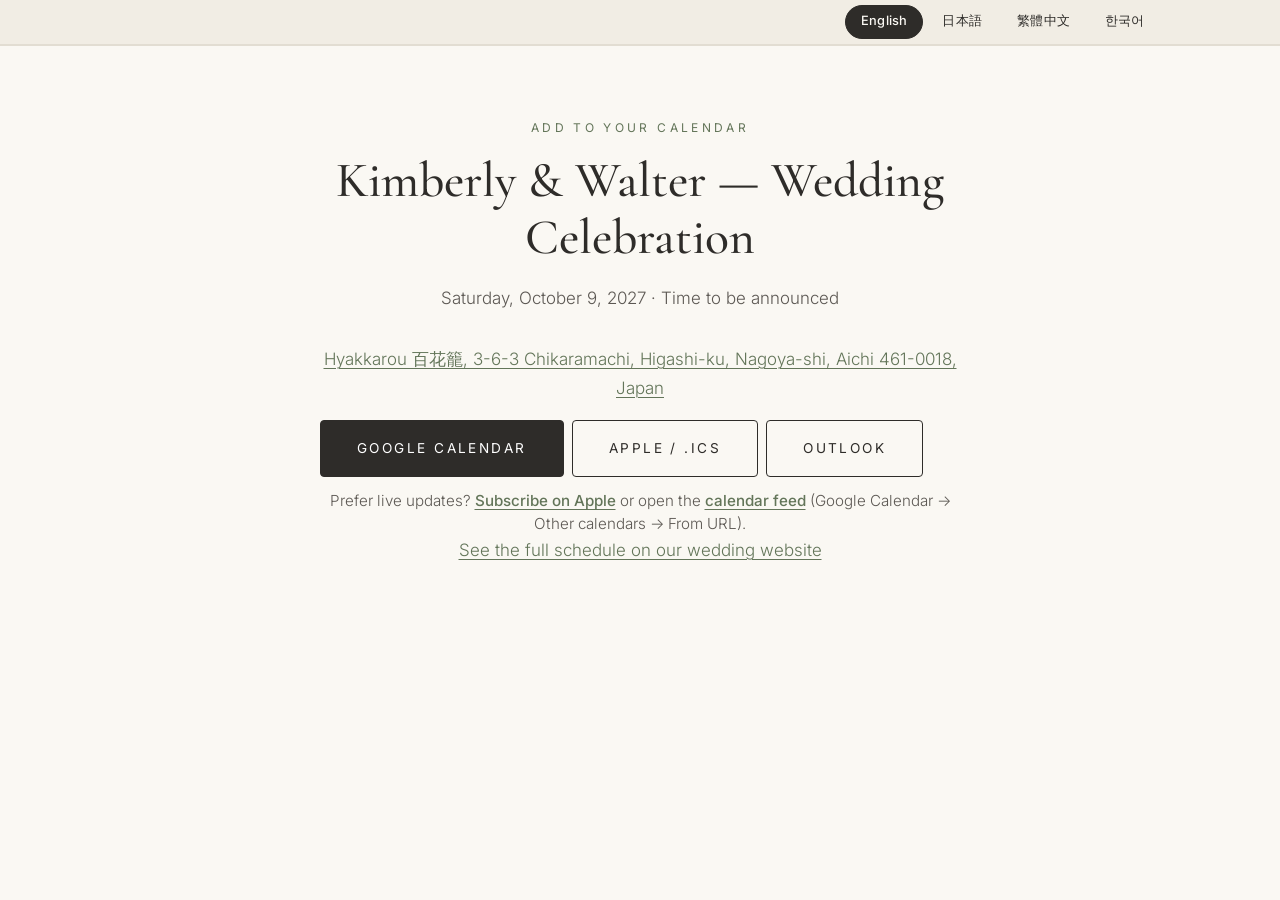
==== calendar.html @ 712d4191 "Add RSVP deadline, edit-reply, calendar page for emails, and guest privacy fixes. Synced from walter" ====
<!DOCTYPE html>
<html lang="en">
<head>
  <meta charset="UTF-8">
  <meta name="viewport" content="width=device-width, initial-scale=1.0">
  <meta name="robots" content="noindex">
  <title>Add to your calendar — Kimberly &amp; Walter</title>
  <link rel="preconnect" href="https://fonts.googleapis.com">
  <link rel="preconnect" href="https://fonts.gstatic.com" crossorigin>
  <link href="https://fonts.googleapis.com/css2?family=Cormorant+Garamond:ital,wght@0,400;0,500;0,600;1,400&family=Inter:wght@300;400;500&family=Noto+Serif+JP:wght@400;500&family=Noto+Serif+TC:wght@400;500&family=Noto+Serif+KR:wght@400;500&display=swap" rel="stylesheet">
  <script>
    /* Fresh CSS/JS on every visit so event edits show up right away. */
    window.__assetV = Date.now();
    document.write('<link rel="stylesheet" href="styles.css?v=' + window.__assetV + '">');
    /* ?lang=ja from the email becomes the remembered site language. */
    try {
      var emailLang = new URLSearchParams(location.search).get("lang");
      if (/^(en|ja|zh|ko)$/.test(emailLang || "")) localStorage.setItem("kw-wedding-lang", emailLang);
    } catch (e) { /* private mode etc. */ }
  </script>
</head>
<!--
  Linked from the RSVP confirmation email: calendar.html?e=wedding&lang=ja
  (e = wedding | dinner | brunch). Everything shown here, and every
  calendar link, is built from calendar-events.js when the guest opens
  the page — so the email never carries stale details.
  No invitation gate here on purpose: guests arrive from their inbox.
-->
<body data-i18n-title="cal.metaTitle">

  <header class="site-header">
    <div class="lang-bar" role="group" aria-label="Language" data-i18n-aria-label="lang.label">
      <div class="lang-bar__inner">
        <button type="button" class="lang-bar__btn" data-lang="en" lang="en" aria-pressed="true">English</button>
        <button type="button" class="lang-bar__btn" data-lang="ja" lang="ja" aria-pressed="false">日本語</button>
        <button type="button" class="lang-bar__btn" data-lang="zh" lang="zh-Hant" aria-pressed="false">繁體中文</button>
        <button type="button" class="lang-bar__btn" data-lang="ko" lang="ko" aria-pressed="false">한국어</button>
      </div>
    </div>
  </header>

  <main id="main">
    <section class="section">
      <div class="container container--narrow">
        <p class="eyebrow" data-i18n="cal.eyebrow">Add to your calendar</p>
        <h1 class="section__title" id="cal-title">Kimberly &amp; Walter</h1>
        <p class="lead" id="cal-when"></p>
        <p id="cal-where"></p>
        <div id="cal-actions"></div>
        <p class="calendar-reminders__subscribe" id="cal-subscribe"></p>
        <p class="calendar-reminders__note" id="cal-missing" hidden data-i18n="cal.missing">We couldn’t find that event. Please use the links on the wedding website instead.</p>
        <p><a href="index.html#schedule" data-i18n="cal.back">See the full schedule on our wedding website</a></p>
      </div>
    </section>
  </main>

  <script>
    document.write('<script src="i18n.js?v=' + window.__assetV + '"><\/script>');
    document.write('<script src="calendar-events.js?v=' + window.__assetV + '"><\/script>');
  </script>
  <script>
    (function () {
      "use strict";
      var params = new URLSearchParams(location.search);
      var key = params.get("e") || "wedding";

      var Cal = window.WeddingCalendar;
      var t = function (k, vars) { return window.I18N ? I18N.t(k, vars) : k; };

      function esc(s) {
        return String(s).replace(/[&<>"']/g, function (c) {
          return { "&": "&amp;", "<": "&lt;", ">": "&gt;", '"': "&quot;", "'": "&#39;" }[c];
        });
      }

      var LOCALES = { en: "en-US", ja: "ja-JP", zh: "zh-TW", ko: "ko-KR" };

      function render() {
        var ev = Cal && Cal.getEvent(key);
        var missing = document.getElementById("cal-missing");
        if (!ev) {
          missing.hidden = false;
          return;
        }
        var current = (window.I18N && I18N.current) || "en";
        var p = ev.date.split("-").map(Number);
        var date = new Date(Date.UTC(p[0], p[1] - 1, p[2])).toLocaleDateString(LOCALES[current] || "en-US", {
          weekday: "long", year: "numeric", month: "long", day: "numeric", timeZone: "UTC"
        });
        var time = ev.allDay || !ev.startTime
          ? t("cal.timeTba")
          : ev.startTime + (ev.endTime ? "–" + ev.endTime : "");

        document.getElementById("cal-title").textContent = ev.title;
        document.getElementById("cal-when").textContent = date + " · " + time;
        document.getElementById("cal-where").innerHTML = ev.location
          ? '<a href="https://www.google.com/maps/search/?api=1&query=' + encodeURIComponent(ev.location)
            + '" target="_blank" rel="noopener">' + esc(ev.location) + "</a>"
          : "";
        document.getElementById("cal-actions").innerHTML =
          '<div class="calendar-actions">'
          + '<a class="button button--primary" href="' + Cal.googleUrl(key) + '">' + esc(t("js.calGoogle")) + "</a>"
          + '<a class="button button--secondary" href="' + Cal.subscribeUrl(key + ".ics") + '">' + esc(t("js.calApple")) + "</a>"
          + '<a class="button button--secondary" href="' + Cal.outlookUrl(key) + '">' + esc(t("js.calOutlook")) + "</a>"
          + "</div>";
        document.getElementById("cal-subscribe").innerHTML = t("js.calSubscribe", {
          href: Cal.subscribeUrl("events.ics"),
          webcal: Cal.webcalUrl("events.ics")
        });
      }

      render();
      document.addEventListener("i18n:change", render);
    })();
  </script>
</body>
</html>
---- styles.css ----
/* ==========================================================================
   Kimberly & Walter — Wedding Website
   Formal, airy, mobile-first.
   Colours and fonts are defined once below; change them here.
   ========================================================================== */

:root {
  --ivory: #faf8f3;
  --ivory-deep: #f1ede4;
  --white: #ffffff;
  --charcoal: #2e2c29;
  --ink-soft: #5c5853;
  --line: #e2ddd2;
  --sage: #7f9276;
  --sage-deep: #637559;
  --sage-pale: #e9eee6;
  --error: #a0463f;
  --error-pale: #f8ebea;

  --font-display: "Cormorant Garamond", "Times New Roman", Georgia, serif;
  --font-body: "Inter", -apple-system, BlinkMacSystemFont, "Segoe UI", Helvetica, Arial, sans-serif;

  /* Type roles — corresponding text uses the same face, color, and size */
  --text-body-size: 1.0625rem; /* 17px */
  --text-body-weight: 300;
  --text-body-color: var(--ink-soft);
  --text-body-line: 1.7;
  --text-section-size: clamp(2.1rem, 5.5vw, 3.1rem);
  --text-subhead-size: 1.75rem;
  --text-card-title-size: 1.4rem;

  --container: 1080px;
  --narrow: 680px;
  --radius: 4px;
}

/* ---------- Reset & base ---------- */
*, *::before, *::after { box-sizing: border-box; }

html {
  scroll-behavior: smooth;
  scroll-padding-top: 116px; /* language bar + sticky nav */
  -webkit-text-size-adjust: 100%;
}

/* ---------- Language-specific fonts & spacing ----------
   The serif display font has no Japanese / Chinese / Korean glyphs, so each
   language adds a matching Noto Serif (loaded from Google Fonts in index.html)
   plus the usual system fonts as fallbacks. */
html[lang="ja"] {
  --font-display: "Cormorant Garamond", "Noto Serif JP", "Hiragino Mincho ProN", "Yu Mincho", "YuMincho", serif;
  --font-body: "Inter", "Hiragino Sans", "Hiragino Kaku Gothic ProN", "Yu Gothic", "Meiryo", -apple-system, sans-serif;
}
html[lang="zh-Hant"] {
  --font-display: "Cormorant Garamond", "Noto Serif TC", "PingFang TC", "Songti TC", "Microsoft JhengHei", serif;
  --font-body: "Inter", "PingFang TC", "Microsoft JhengHei", "Heiti TC", -apple-system, sans-serif;
}
html[lang="ko"] {
  --font-display: "Cormorant Garamond", "Noto Serif KR", "Apple SD Gothic Neo", "Malgun Gothic", "Nanum Myeongjo", serif;
  --font-body: "Inter", "Apple SD Gothic Neo", "Malgun Gothic", "Nanum Gothic", -apple-system, sans-serif;
}
html:not([lang="en"]) body { font-weight: 400; }
html:not([lang="en"]) h1,
html:not([lang="en"]) h2,
html:not([lang="en"]) h3 { line-height: 1.3; }
html:not([lang="en"]) .eyebrow,
html:not([lang="en"]) .timeline__day,
html:not([lang="en"]) .card__tag { letter-spacing: 0.15em; }
html:not([lang="en"]) .nav__menu a,
html:not([lang="en"]) .button { letter-spacing: 0.08em; }
html:not([lang="en"]) .hero__date { letter-spacing: 0.03em; }
html:not([lang="en"]) .hero__place { letter-spacing: 0.04em; }

body {
  margin: 0;
  font-family: var(--font-body);
  font-weight: var(--text-body-weight);
  font-size: var(--text-body-size);
  line-height: var(--text-body-line);
  color: var(--text-body-color);
  background: var(--ivory);
}

img { display: block; max-width: 100%; height: auto; }

h1, h2, h3, h4 {
  font-family: var(--font-display);
  font-weight: 500;
  line-height: 1.15;
  margin: 0 0 0.5em;
  color: var(--charcoal);
}

p { margin: 0 0 1em; }
a { color: var(--sage-deep); text-decoration-thickness: 1px; text-underline-offset: 3px; }
a:hover { color: var(--charcoal); }
strong { font-weight: 500; }
em { font-style: italic; }

.sr-only {
  position: absolute; width: 1px; height: 1px; padding: 0; margin: -1px;
  overflow: hidden; clip: rect(0 0 0 0); white-space: nowrap; border: 0;
}

.skip-link {
  position: absolute; left: 1rem; top: -100px;
  background: var(--charcoal); color: var(--white);
  padding: 0.6rem 1rem; z-index: 1000; border-radius: var(--radius);
}
.skip-link:focus { top: 1rem; }

:focus-visible {
  outline: 2px solid var(--sage-deep);
  outline-offset: 3px;
}

/* ---------- Layout helpers ---------- */
.container {
  width: 100%;
  max-width: var(--container);
  margin: 0 auto;
  padding: 0 1.25rem;
}
.container--narrow { max-width: var(--narrow); text-align: center; }

.section { padding: 4.5rem 0; background: var(--ivory); }
.section--tinted { background: var(--ivory); }

.eyebrow {
  font-family: var(--font-body);
  font-size: 0.75rem;
  letter-spacing: 0.28em;
  text-transform: uppercase;
  color: var(--sage-deep);
  margin-bottom: 0.9rem;
  font-weight: 400;
}

.section__title {
  font-size: var(--text-section-size);
  margin-bottom: 1.1rem;
}

.lead {
  font-family: var(--font-body);
  font-size: var(--text-body-size);
  color: var(--text-body-color);
  line-height: var(--text-body-line);
  margin-bottom: 2rem;
}

.h3 { font-size: var(--text-subhead-size); margin-bottom: 0.6rem; }
.h3--center { text-align: center; margin-top: 3.5rem; }
.center { text-align: center; }

p.placeholder,
.placeholder {
  color: var(--ink-soft);
  font-style: italic;
  font-size: var(--text-body-size);
  background: var(--ivory-deep);
  border-left: 2px solid var(--sage);
  padding: 0.35rem 0.75rem;
  display: inline-block;
  border-radius: 2px;
}

.text-link {
  font-family: var(--font-body);
  font-size: var(--text-body-size);
}

/* ---------- Buttons ---------- */
.button {
  display: inline-block;
  font-family: var(--font-body);
  font-size: 0.85rem;
  letter-spacing: 0.18em;
  text-transform: uppercase;
  text-decoration: none;
  font-weight: 400;
  padding: 1rem 2.25rem;
  min-height: 48px;
  border-radius: var(--radius);
  border: 1px solid transparent;
  cursor: pointer;
  transition: background-color 0.2s, color 0.2s, border-color 0.2s;
}
.button--primary { background: var(--charcoal); color: var(--white); border-color: var(--charcoal); }
.button--primary:hover { background: var(--sage-deep); border-color: var(--sage-deep); color: var(--white); }
.button--secondary { background: transparent; color: var(--charcoal); border-color: var(--charcoal); }
.button--secondary:hover { background: var(--charcoal); color: var(--white); }
.button--compact {
  padding: 0.7rem 1.1rem;
  font-size: 0.75rem;
  letter-spacing: 0.12em;
  min-height: 44px;
  text-align: center;
}
.button[disabled] { opacity: 0.6; cursor: wait; }

/* ---------- Header / nav ---------- */
.site-header {
  position: sticky;
  top: 0;
  z-index: 100;
  background: rgba(250, 248, 243, 0.94);
  backdrop-filter: blur(8px);
  -webkit-backdrop-filter: blur(8px);
  border-bottom: 1px solid var(--line);
}

/* ---------- Language bar ---------- */
.lang-bar {
  background: var(--ivory-deep);
  border-bottom: 1px solid var(--line);
}
.lang-bar__inner {
  max-width: var(--container);
  margin: 0 auto;
  padding: 0.3rem 0.5rem;
  display: flex;
  align-items: center;
  justify-content: center;
  flex-wrap: wrap;
  gap: 0.15rem;
}
.lang-bar__icon {
  color: var(--ink-soft);
  margin-right: 0.35rem;
  flex-shrink: 0;
}
.lang-bar__btn {
  appearance: none;
  -webkit-appearance: none;
  background: transparent;
  border: 1px solid transparent;
  border-radius: 999px;
  color: var(--charcoal);
  font-family: var(--font-body);
  font-size: 0.8rem;
  font-weight: 400;
  letter-spacing: 0.02em;
  line-height: 1;
  padding: 0.55rem 0.7rem;
  min-height: 34px;
  cursor: pointer;
  white-space: nowrap;
  transition: background-color 0.2s, color 0.2s, border-color 0.2s;
}
.lang-bar__btn:hover { border-color: var(--line); background: var(--white); }
.lang-bar__btn[aria-pressed="true"] {
  background: var(--charcoal);
  border-color: var(--charcoal);
  color: var(--ivory);
  font-weight: 500;
}
.lang-bar__btn:focus-visible { outline-offset: 1px; }

@media (min-width: 860px) {
  .lang-bar__inner { justify-content: flex-end; padding: 0.3rem 1.25rem; gap: 0.25rem; }
  .lang-bar__btn { padding: 0.5rem 0.9rem; }
}

.nav {
  max-width: var(--container);
  margin: 0 auto;
  padding: 0 1.25rem;
  display: flex;
  align-items: center;
  justify-content: space-between;
  min-height: 64px;
  flex-wrap: wrap;
}

.nav__brand {
  font-family: var(--font-display);
  font-size: 1.5rem;
  letter-spacing: 0.12em;
  text-decoration: none;
  color: var(--charcoal);
}

.nav__toggle {
  appearance: none;
  background: none;
  border: 0;
  width: 48px;
  height: 48px;
  display: grid;
  place-items: center;
  cursor: pointer;
  position: relative;
}
.nav__toggle-bar,
.nav__toggle-bar::before,
.nav__toggle-bar::after {
  content: "";
  display: block;
  width: 24px;
  height: 1.5px;
  background: var(--charcoal);
  position: relative;
  transition: transform 0.25s, opacity 0.25s;
}
.nav__toggle-bar::before { position: absolute; top: -7px; }
.nav__toggle-bar::after { position: absolute; top: 7px; }
.nav__toggle[aria-expanded="true"] .nav__toggle-bar { background: transparent; }
.nav__toggle[aria-expanded="true"] .nav__toggle-bar::before { transform: translateY(7px) rotate(45deg); }
.nav__toggle[aria-expanded="true"] .nav__toggle-bar::after { transform: translateY(-7px) rotate(-45deg); }

.nav__menu {
  list-style: none;
  margin: 0;
  padding: 0.5rem 0 1rem;
  width: 100%;
  display: none;
  flex-direction: column;
}
.nav__menu.is-open { display: flex; }
.nav__menu a {
  display: block;
  padding: 0.8rem 0.25rem;
  font-size: 0.8rem;
  letter-spacing: 0.2em;
  text-transform: uppercase;
  text-decoration: none;
  color: var(--charcoal);
  font-weight: 400;
}
.nav__menu a:hover { color: var(--sage-deep); }
.nav__cta { color: var(--sage-deep) !important; }

@media (min-width: 860px) {
  .nav__toggle { display: none; }
  .nav__menu {
    display: flex;
    flex-direction: row;
    width: auto;
    padding: 0;
    gap: 1.35rem;
  }
  .nav__menu li { display: flex; align-items: center; }
  .nav__menu a { padding: 1.4rem 0; }
  .nav__cta {
    border: 1px solid var(--sage-deep);
    padding: 0.5rem 1.1rem !important;
    border-radius: var(--radius);
  }
  .nav__cta:hover { background: var(--sage-deep); color: var(--white) !important; }
}

/* ---------- Hero ---------- */
.hero {
  background: var(--ivory);
}
.hero__image {
  position: relative;
  height: 56vh;
  min-height: 320px;
  max-height: 680px;
  overflow: hidden;
}
.hero__image img {
  width: 100%;
  height: 100%;
  object-fit: cover;
  object-position: 30% 70%;
}
.hero__image::after {
  content: "";
  position: absolute; inset: 0;
  background: linear-gradient(to bottom, rgba(250,248,243,0) 60%, rgba(250,248,243,0.92) 100%);
}
.hero__content {
  text-align: center;
  padding: 2.5rem 1.25rem 4.5rem;
  max-width: 720px;
  margin: 0 auto;
}
.hero__names {
  font-size: clamp(2.8rem, 10vw, 5.25rem);
  font-weight: 400;
  letter-spacing: 0.02em;
  margin: 0 0 1rem;
}
.amp {
  font-style: italic;
  font-weight: 400;
  color: var(--sage-deep);
  padding: 0 0.1em;
}
.hero__date {
  font-family: var(--font-display);
  font-size: clamp(1.35rem, 3.5vw, 1.75rem);
  letter-spacing: 0.06em;
  margin-bottom: 0.25rem;
  color: var(--charcoal);
}
.hero__place {
  color: var(--ink-soft);
  letter-spacing: 0.08em;
  font-size: 0.95rem;
  margin-bottom: 2.25rem;
}

@media (min-width: 860px) {
  .hero__image { height: 66vh; }
}

/* ---------- Translations ---------- */
.translations {
  list-style: none;
  padding: 1.5rem 0 0;
  margin: 0 0 2.5rem;
  border-top: 1px solid var(--line);
  color: var(--ink-soft);
  font-size: 0.95rem;
}
.translations li { margin-bottom: 0.4rem; }

/* ---------- Split (text + image) ---------- */
.split {
  display: grid;
  gap: 2rem;
  align-items: center;
  margin-top: 2.5rem;
}
.split__media img {
  width: 100%;
  border-radius: var(--radius);
  aspect-ratio: 4 / 3;
  object-fit: cover;
}
.split__media--pair {
  display: grid;
  grid-template-columns: 1fr 1fr;
  gap: 0.75rem;
}
.split__media--pair img { aspect-ratio: 1 / 1; }
.split__text p,
.timeline__body p:not(.placeholder) {
  font-family: var(--font-body);
  font-size: var(--text-body-size);
  color: var(--text-body-color);
  line-height: var(--text-body-line);
}
.split__text p:last-child { margin-bottom: 0; }

@media (min-width: 860px) {
  .split { grid-template-columns: 1fr 1fr; gap: 4rem; margin-top: 3.5rem; }
  .split--reverse .split__media { order: 2; }
  .split--reverse .split__text:first-child { order: 1; }
}

.feature-image {
  margin: 3rem 0 0;
}
.feature-image img {
  width: 100%;
  aspect-ratio: 4 / 3;
  max-height: 560px;
  object-fit: cover;
  border-radius: var(--radius);
}

/* ---------- Timeline (schedule) ---------- */
.timeline {
  list-style: none;
  margin: 1rem auto 0;
  padding: 0;
  max-width: 800px;
}
.timeline__item {
  display: grid;
  grid-template-columns: 1fr;
  gap: 0.75rem;
  padding: 1.75rem 0;
  border-top: 1px solid var(--line);
}
.timeline__item:last-child { border-bottom: 1px solid var(--line); }
.timeline__date {
  display: flex;
  gap: 0.6rem;
  align-items: baseline;
}
.timeline__day {
  font-size: 0.75rem;
  letter-spacing: 0.25em;
  text-transform: uppercase;
  color: var(--sage-deep);
}
.timeline__num {
  font-family: var(--font-display);
  font-size: 1.5rem;
  color: var(--charcoal);
}
.timeline__body p:last-child { margin-bottom: 0; }
.timeline__item--highlight .timeline__num { font-size: 1.75rem; }

@media (min-width: 640px) {
  .timeline__item { grid-template-columns: 180px 1fr; gap: 2rem; padding: 2.25rem 0; }
  .timeline__date { flex-direction: column; gap: 0.1rem; }
}

/* ---------- Address & cards ---------- */
.address {
  font-family: var(--font-body);
  font-style: normal;
  font-size: var(--text-body-size);
  color: var(--text-body-color);
  line-height: var(--text-body-line);
  margin-bottom: 1.25rem;
}

.cards {
  display: grid;
  gap: 1.25rem;
  margin-top: 3rem;
}
.card {
  background: var(--ivory);
  border: 1px solid var(--line);
  border-radius: var(--radius);
  padding: 1.75rem 1.5rem;
}
.card__title,
.tips__item dt,
.faq__item summary {
  font-family: var(--font-display);
  font-size: var(--text-card-title-size);
  font-weight: 500;
  line-height: 1.15;
  color: var(--charcoal);
}

.card__title {
  display: flex;
  flex-wrap: wrap;
  align-items: center;
  gap: 0.6rem;
}
.card__tag {
  font-family: var(--font-body);
  font-size: 0.65rem;
  letter-spacing: 0.18em;
  text-transform: uppercase;
  color: var(--sage-deep);
  background: var(--sage-pale);
  padding: 0.25rem 0.6rem;
  border-radius: 999px;
}
.card p {
  font-family: var(--font-body);
  font-size: var(--text-body-size);
  color: var(--text-body-color);
  line-height: var(--text-body-line);
}
.card p:last-child { margin-bottom: 0; }

@media (min-width: 720px) {
  .cards { grid-template-columns: repeat(3, 1fr); }
}

/* ---------- Tips ---------- */
.tips {
  display: grid;
  gap: 1.5rem;
  margin: 1.5rem 0 2.5rem;
}
.tips__item dt { margin-bottom: 0.2rem; }
.tips__item dd {
  margin: 0;
  font-family: var(--font-body);
  font-size: var(--text-body-size);
  color: var(--text-body-color);
  line-height: var(--text-body-line);
}
.tips__item dd ul {
  margin: 0.45rem 0 0;
  padding-left: 1.15em;
}
.tips__item dd li {
  font-size: inherit;
  font-weight: inherit;
  color: inherit;
  line-height: inherit;
}
.tips__item dd li + li { margin-top: 0.2rem; }

@media (min-width: 720px) {
  .tips { grid-template-columns: repeat(2, 1fr); gap: 2rem 3rem; }
}

/* ---------- Etiquette ---------- */
.etiquette-list {
  text-align: left;
  margin: 0 auto;
  max-width: var(--container);
  padding-left: 1.2em;
  font-family: var(--font-body);
  font-size: var(--text-body-size);
  color: var(--text-body-color);
  line-height: var(--text-body-line);
}
.etiquette-list li + li { margin-top: 0.55rem; }

/* ---------- Invitation gate ---------- */
html.is-locked { background: var(--ivory); }
html.is-locked,
html.is-locked body {
  overflow: hidden;
  height: 100%;
}
html.is-locked body > *:not(.invite-gate) { display: none !important; }

.invite-gate {
  min-height: 100vh;
  min-height: 100dvh;
  display: flex;
  flex-direction: column;
  background: var(--ivory);
}
.invite-gate__langs { border-bottom: 1px solid var(--line); }
.invite-gate__card {
  flex: 1;
  display: flex;
  flex-direction: column;
  justify-content: center;
  max-width: 28rem;
  width: 100%;
  margin: 0 auto;
  padding: 3rem 1.5rem 4rem;
  text-align: center;
}
.invite-gate__names {
  font-family: var(--font-display);
  font-size: clamp(2.2rem, 7vw, 3.2rem);
  font-weight: 500;
  margin: 0 0 0.8rem;
}
.invite-gate__lead {
  color: var(--ink-soft);
  margin-bottom: 2rem;
}
.invite-gate__form {
  display: grid;
  gap: 0.7rem;
  text-align: left;
}
.invite-gate__form label {
  font-size: 0.85rem;
  letter-spacing: 0.04em;
  color: var(--charcoal);
}
.invite-gate__form input {
  font-family: var(--font-body);
  font-size: 1rem;
  padding: 0.85rem 0.9rem;
  border: 1px solid var(--line);
  border-radius: var(--radius);
  background: var(--white);
  color: var(--charcoal);
}
.invite-gate__form .button { justify-self: center; margin-top: 0.4rem; }
.invite-gate__error {
  margin: 0;
  color: var(--error);
  font-size: 0.95rem;
  text-align: center;
}

/* ---------- FAQ ---------- */
.faq { text-align: left; margin-top: 2rem; }
.faq__item {
  border-top: 1px solid var(--line);
}
.faq__item:last-child { border-bottom: 1px solid var(--line); }
.faq__item summary {
  cursor: pointer;
  list-style: none;
  padding: 1.1rem 2.5rem 1.1rem 0;
  position: relative;
  min-height: 48px;
}
.faq__item summary::-webkit-details-marker { display: none; }
.faq__item summary::after {
  content: "+";
  position: absolute;
  right: 0.25rem;
  top: 50%;
  transform: translateY(-50%);
  font-size: 1.6rem;
  color: var(--sage-deep);
  font-weight: 300;
}
.faq__item[open] summary::after { content: "–"; }
.faq__item p {
  padding-right: 1rem;
}
.faq__item p:not(.placeholder) {
  font-family: var(--font-body);
  font-size: var(--text-body-size);
  color: var(--text-body-color);
  line-height: var(--text-body-line);
}
.faq__item p:last-child { margin-bottom: 1.25rem; }

/* ---------- RSVP form ---------- */
.rsvp-form {
  text-align: left;
  background: var(--ivory);
  border: 1px solid var(--line);
  border-radius: var(--radius);
  padding: 1.75rem 1.25rem;
  margin-top: 0.5rem;
}
@media (min-width: 640px) {
  .rsvp-form { padding: 2.75rem 2.5rem; }
}

.hp { position: absolute; left: -10000px; top: auto; width: 1px; height: 1px; overflow: hidden; }

.field { margin-bottom: 1.6rem; border: 0; padding: 0; min-width: 0; }
.field label,
.field legend {
  display: block;
  font-size: 0.9rem;
  font-weight: 400;
  letter-spacing: 0.02em;
  margin-bottom: 0.45rem;
  padding: 0;
}
.req { color: var(--sage-deep); }
.optional { color: var(--ink-soft); font-weight: 300; }

.field input[type="text"],
.field input[type="email"],
.field select,
.field textarea {
  width: 100%;
  font: inherit;
  font-weight: 300;
  color: var(--charcoal);
  background: var(--white);
  border: 1px solid #cfc9bd;
  border-radius: var(--radius);
  padding: 0.85rem 0.95rem;
  min-height: 50px;
  transition: border-color 0.2s, box-shadow 0.2s;
}
.field textarea { resize: vertical; }
.field select {
  appearance: none;
  -webkit-appearance: none;
  background-image: url("data:image/svg+xml;charset=utf-8,%3Csvg xmlns='http://www.w3.org/2000/svg' width='14' height='9' viewBox='0 0 14 9'%3E%3Cpath d='M1 1l6 6 6-6' fill='none' stroke='%232e2c29' stroke-width='1.5'/%3E%3C/svg%3E");
  background-repeat: no-repeat;
  background-position: right 1rem center;
  padding-right: 2.75rem;
}
.field input:focus,
.field select:focus,
.field textarea:focus {
  outline: none;
  border-color: var(--sage-deep);
  box-shadow: 0 0 0 3px var(--sage-pale);
}
.field.is-invalid input,
.field.is-invalid select,
.field.is-invalid textarea {
  border-color: var(--error);
}
.field__error {
  color: var(--error);
  font-size: 0.875rem;
  margin: 0.4rem 0 0;
  min-height: 0;
}
.field__error:empty { display: none; }

.choice-group {
  display: flex;
  flex-wrap: wrap;
  gap: 0.6rem;
}
.choice-group--stacked { flex-direction: column; }
.field .choice {
  display: flex;
  align-items: center;
  gap: 0.6rem;
  background: var(--white);
  border: 1px solid #cfc9bd;
  border-radius: var(--radius);
  padding: 0.75rem 1rem;
  min-height: 48px;
  cursor: pointer;
  font-size: 0.95rem;
  margin: 0;
  flex: 1 1 auto;
  transition: border-color 0.2s, background-color 0.2s;
}
.choice-group--wrap .choice { flex: 0 1 auto; }
.choice:hover { border-color: var(--sage); }
.choice:has(input:checked) { border-color: var(--sage-deep); background: var(--sage-pale); }
.choice input {
  accent-color: var(--sage-deep);
  width: 1.1rem;
  height: 1.1rem;
  margin: 0;
  flex-shrink: 0;
}
.field.is-invalid .choice { border-color: var(--error); }

.form-actions {
  display: flex;
  flex-direction: column;
  align-items: flex-start;
  gap: 0.75rem;
  margin-top: 0.5rem;
}
.form-actions .button { width: 100%; text-align: center; }
.form-alt { margin: 0; color: var(--ink-soft); font-size: 0.95rem; }

@media (min-width: 640px) {
  .form-actions { flex-direction: row; align-items: center; gap: 1.5rem; }
  .form-actions .button { width: auto; }
}

.form-status {
  margin-top: 1.5rem;
  padding: 1rem 1.25rem;
  border-radius: var(--radius);
  font-size: 0.975rem;
  line-height: 1.6;
  display: none;
}
.form-status:not(:empty) { display: block; }
.form-status--success { background: var(--sage-pale); color: var(--sage-deep); border: 1px solid var(--sage); }
.form-status--error { background: var(--error-pale); color: var(--error); border: 1px solid var(--error); }
.form-status--info { background: var(--ivory-deep); color: var(--charcoal); border: 1px solid var(--line); }
.form-status a { color: inherit; font-weight: 500; }

.rsvp-form.is-sent .field,
.rsvp-form.is-sent .form-actions { display: none; }

/* ---------- Calendar reminders (post-RSVP) ---------- */
.calendar-reminders {
  margin-top: 1.5rem;
  padding: 1.35rem 1.25rem 1.25rem;
  border: 1px solid var(--line);
  border-radius: var(--radius);
  background: var(--white);
}
.calendar-reminders[hidden] { display: none !important; }
.calendar-reminders__title {
  font-family: var(--font-display);
  font-size: 1.35rem;
  font-weight: 500;
  margin: 0 0 0.4rem;
  color: var(--charcoal);
}
.calendar-reminders__lead,
.calendar-reminders__note,
.calendar-reminders__subscribe {
  margin: 0 0 1rem;
  color: var(--ink-soft);
  font-size: 0.95rem;
  line-height: 1.55;
}
.calendar-reminders__note,
.calendar-reminders__subscribe { margin-bottom: 0; }
.calendar-reminders__subscribe { margin-top: 0.75rem; }
.calendar-reminders__subscribe + .calendar-reminders__note { margin-top: 0.65rem; }
.calendar-reminders__subscribe a { color: var(--sage-deep); font-weight: 500; }
.calendar-reminders__list {
  list-style: none;
  margin: 0 0 0.25rem;
  padding: 0;
  display: flex;
  flex-direction: column;
  gap: 1.1rem;
}
.calendar-reminders__event-title {
  margin: 0 0 0.55rem;
  font-size: 0.98rem;
  font-weight: 500;
  color: var(--charcoal);
}
.calendar-actions {
  display: flex;
  flex-wrap: wrap;
  gap: 0.5rem;
}
.calendar-actions .button { width: auto; }

/* ---------- Schedule calendar links ---------- */
.schedule-cal {
  margin-top: 1rem;
}
.schedule-cal[hidden] { display: none !important; }
.schedule-cal__label {
  margin: 0 0 0.45rem !important;
  font-family: var(--font-body) !important;
  font-size: 0.78rem !important;
  letter-spacing: 0.08em;
  text-transform: uppercase;
  color: var(--sage-deep) !important;
  line-height: 1.4 !important;
}
.schedule-cal .calendar-actions { gap: 0.4rem; }
.schedule-cal .button--compact {
  padding: 0.35rem 0.7rem;
  font-size: 0.8rem;
}

/* ---------- Closing ---------- */
.closing { padding-top: 3rem; }
.closing__text {
  font-family: var(--font-display);
  font-size: clamp(1.4rem, 3.5vw, 1.8rem);
  line-height: 1.45;
  color: var(--charcoal);
}
.closing__link {
  color: inherit;
  text-decoration-thickness: 1px;
  text-underline-offset: 0.2em;
}
.closing__link:hover { color: var(--sage-deep); }
.closing__sign {
  font-family: var(--font-display);
  font-style: italic;
  font-size: 1.5rem;
  color: var(--sage-deep);
  margin-top: 1.5rem;
}

/* ---------- Footer ---------- */
.site-footer {
  border-top: 1px solid var(--line);
  padding: 3rem 0 3.5rem;
  text-align: center;
  color: var(--ink-soft);
  font-size: 0.9rem;
}
.site-footer__names {
  font-family: var(--font-display);
  font-size: 1.75rem;
  color: var(--charcoal);
  margin-bottom: 0.25rem;
}
.site-footer p { margin-bottom: 0.4rem; }
.site-footer__contact { margin-top: 1rem; }

/* ---------- Motion preferences ---------- */
@media (prefers-reduced-motion: reduce) {
  html { scroll-behavior: auto; }
  * { transition: none !important; }
}
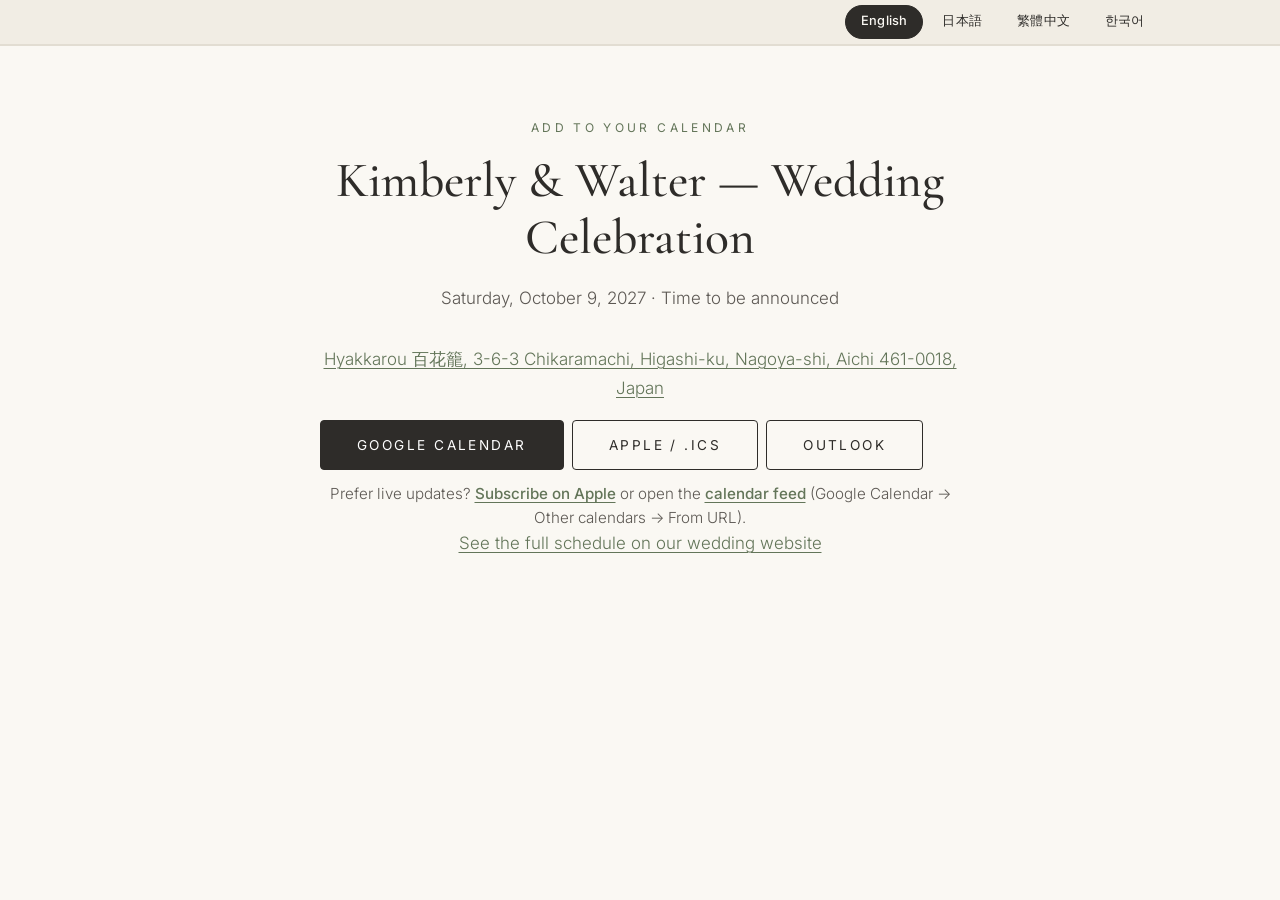
==== commit 9144ccee: "Fix password on phones: redirect http to https, forgiving password input Co-Authored-By: Claude Opus" ====
--- a/calendar.html
+++ b/calendar.html
@@ -3,6 +3,10 @@
 <head>
   <meta charset="UTF-8">
   <meta name="viewport" content="width=device-width, initial-scale=1.0">
+  <script>
+    /* The password check needs a secure (https) page; phones that open http:// links would reject the right password. */
+    if (location.protocol === "http:" && /(^|\.)teamkimkim\.com$/.test(location.hostname)) location.replace("https:" + location.href.slice(5));
+  </script>
   <meta name="robots" content="noindex">
   <title>Add to your calendar — Kimberly &amp; Walter</title>
   <link rel="preconnect" href="https://fonts.googleapis.com">
--- a/styles.css
+++ b/styles.css
@@ -172,7 +172,13 @@
 
 /* ---------- Buttons ---------- */
 .button {
-  display: inline-block;
+  /* Flex centring so <a> and <button> versions line up at the same height. */
+  display: inline-flex;
+  align-items: center;
+  justify-content: center;
+  line-height: 1.2;
+  -webkit-appearance: none;
+  appearance: none;
   font-family: var(--font-body);
   font-size: 0.85rem;
   letter-spacing: 0.18em;
@@ -664,11 +670,42 @@
 }
 .invite-gate__form .button { justify-self: center; margin-top: 0.4rem; }
 .invite-gate__error {
-  margin: 0;
+  margin: 1rem 0 0;
   color: var(--error);
   font-size: 0.95rem;
   text-align: center;
 }
+.invite-gate__error a { color: inherit; }
+.invite-gate [hidden] { display: none !important; }
+.invite-gate__form .invite-gate__lead { text-align: center; margin-bottom: 1.2rem; }
+.invite-gate__party { margin: -1rem 0 1.6rem; color: var(--charcoal); }
+.invite-gate__actions {
+  display: flex;
+  flex-wrap: wrap;
+  gap: 0.6rem;
+  justify-content: center;
+}
+.invite-gate__choices { display: grid; gap: 0.6rem; margin-top: -1rem; }
+.invite-gate__choice {
+  display: grid;
+  gap: 0.2rem;
+  text-align: left;
+  text-transform: none;
+  letter-spacing: normal;
+  padding: 0.8rem 1rem;
+}
+.invite-gate__choice span { font-size: 0.85rem; color: var(--ink-soft); font-weight: 400; }
+.invite-gate__link,
+.link-button {
+  background: none;
+  border: 0;
+  padding: 0;
+  font: inherit;
+  color: var(--sage-deep);
+  text-decoration: underline;
+  cursor: pointer;
+}
+.invite-gate__link { margin-top: 1rem; }
 
 /* ---------- FAQ ---------- */
 .faq { text-align: left; margin-top: 2rem; }
@@ -841,7 +878,20 @@
 .form-status a { color: inherit; font-weight: 500; }
 
 .rsvp-form.is-sent .field,
-.rsvp-form.is-sent .form-actions { display: none; }
+.rsvp-form.is-sent .form-actions,
+.rsvp-form.is-sent .replying-as,
+.rsvp-form.is-sent .existing-reply,
+.rsvp-form.is-sent .party-note { display: none; }
+
+.replying-as { margin: 0 0 1.2rem; color: var(--ink-soft); }
+.existing-reply { margin: 0 0 1.4rem; }
+.party-note {
+  margin: 0 0 1.2rem;
+  padding: 0.8rem 1rem;
+  background: var(--ivory-deep);
+  border-radius: var(--radius);
+  color: var(--charcoal);
+}
 
 /* ---------- Calendar reminders (post-RSVP) ---------- */
 .calendar-reminders {
